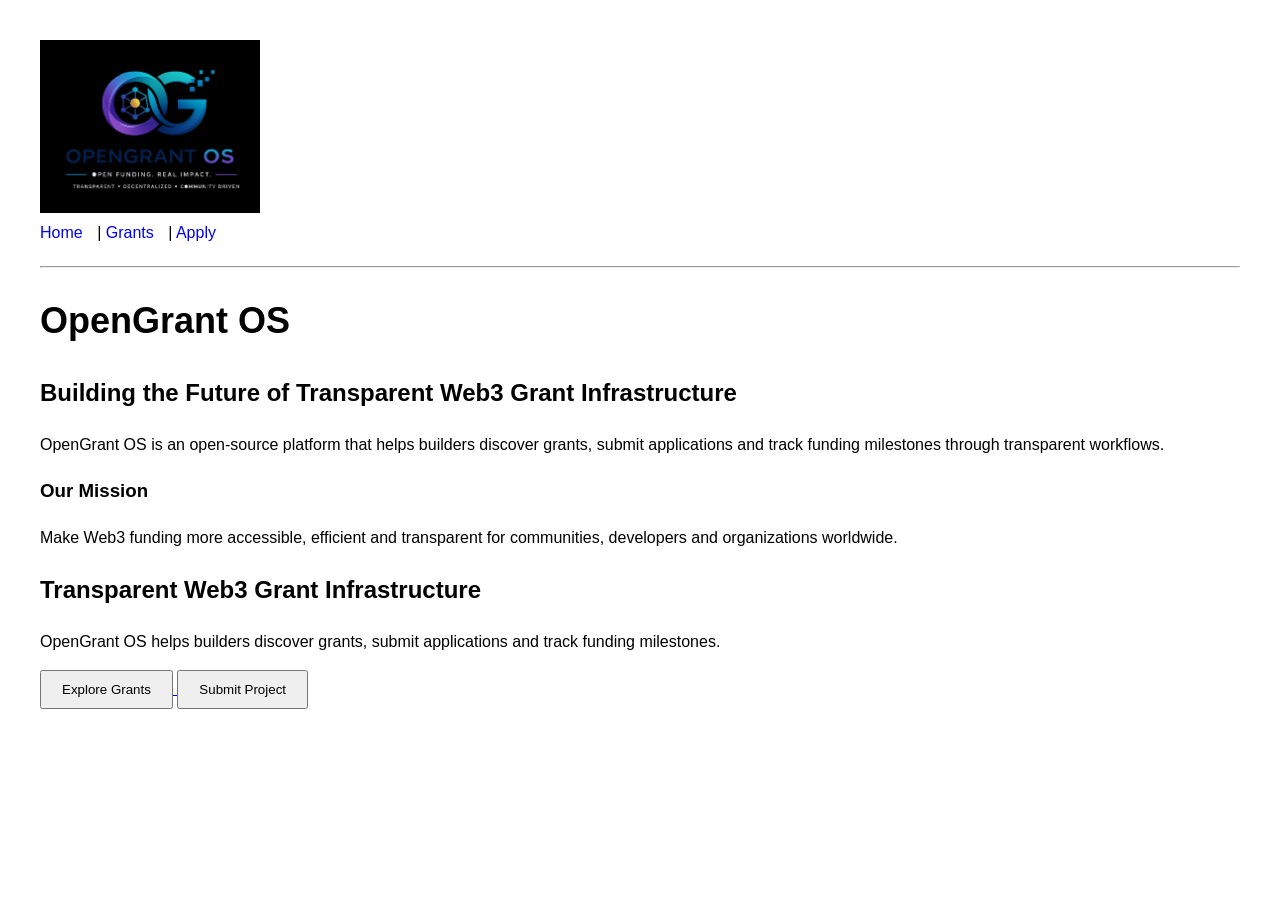
==== frontend/index.html @ fe1d9d66 "Atualizar o index.html" ====
<!DOCTYPE html>
<html>
<head>
<link rel="stylesheet" href="style.css">
    <title>OpenGrant OS</title>
</head>

<body>
<img src="../assets/images/1785512841227.jpg" alt="OpenGrant OS Logo" width="220">

<nav>
<a href="index.html">Home</a> |
<a href="grants.html">Grants</a> |
<a href="apply.html">Apply</a>
</nav>

<hr>
<h1>OpenGrant OS</h1>
<h2>Building the Future of Transparent Web3 Grant Infrastructure</h2>

<p>
OpenGrant OS is an open-source platform that helps builders discover grants,
submit applications and track funding milestones through transparent workflows.
</p>

<h3>Our Mission</h3>

<p>
Make Web3 funding more accessible, efficient and transparent for communities,
developers and organizations worldwide.
</p>

<h2>Transparent Web3 Grant Infrastructure</h2>

<p>
OpenGrant OS helps builders discover grants,
submit applications and track funding milestones.
</p>

<a href="grants.html">
<button>
Explore Grants
</button>
</a>

<a href="apply.html">
<button>
Submit Project
</button>
</a>

</body>
</html>
---- frontend/style.css ----
body {
    font-family: Arial, sans-serif;
    margin: 40px;
    line-height: 1.6;
}

nav {
    margin-bottom: 20px;
}

nav a {
    text-decoration: none;
    margin-right: 10px;
}

h1 {
    font-size: 36px;
}

h2 {
    font-size: 24px;
}

button {
    padding: 10px 20px;
    cursor: pointer;
}

input, textarea, select {
    width: 300px;
    padding: 8px;
    margin-top: 5px;
}
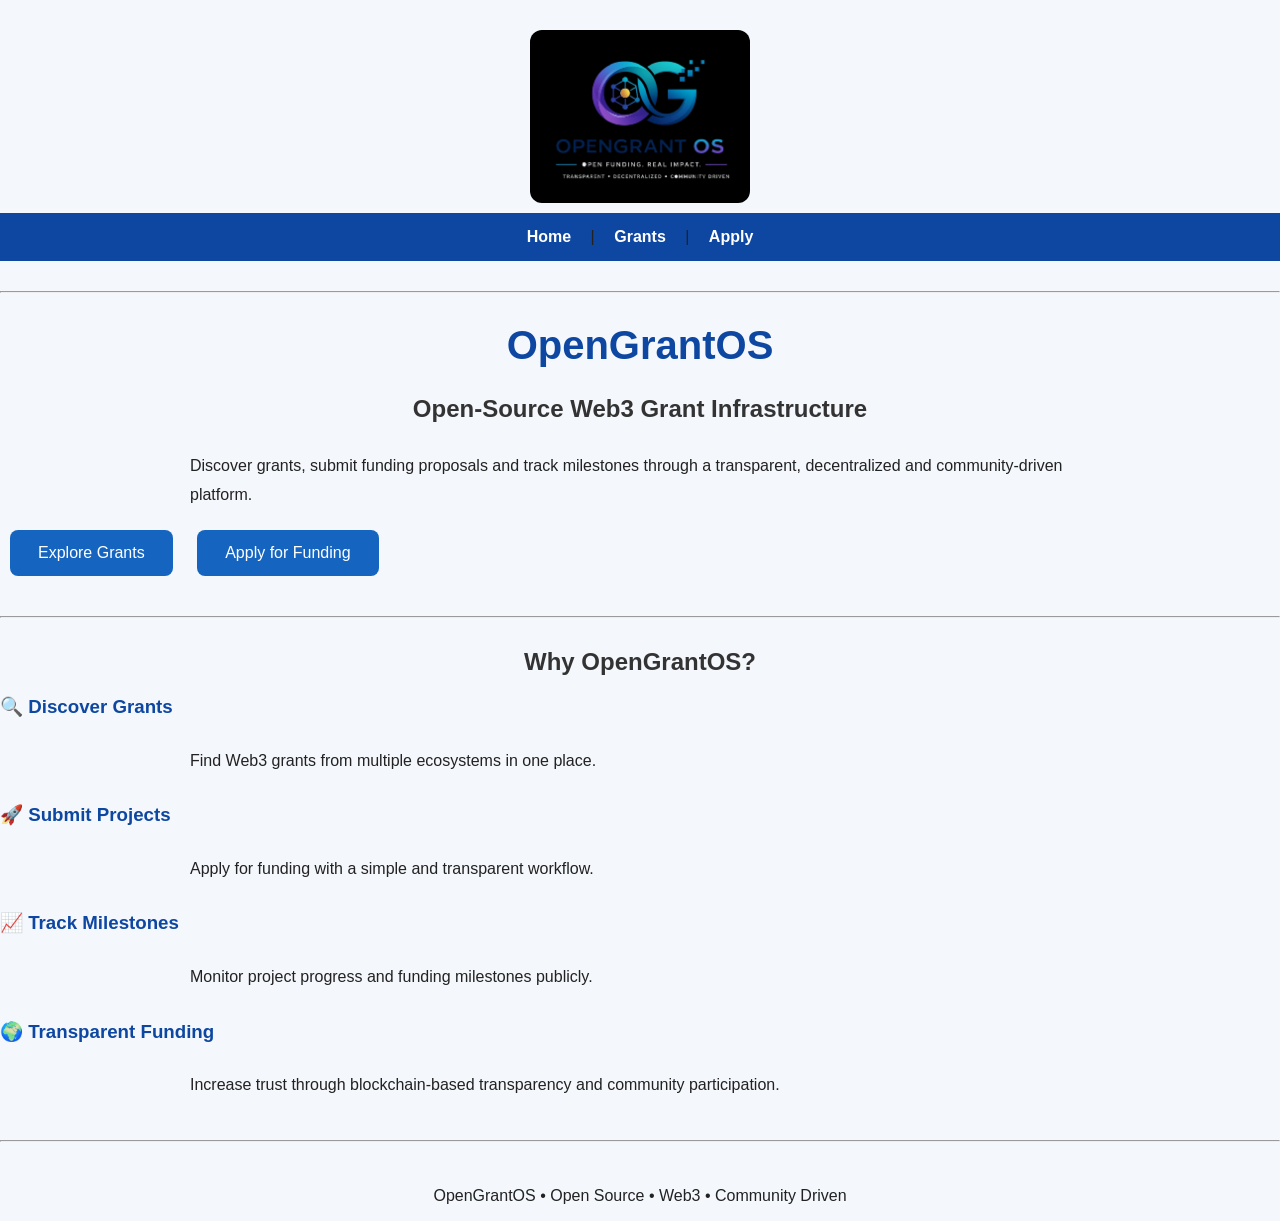
==== commit 2ec2215e: "Atualizar o index.html" ====
--- a/frontend/index.html
+++ b/frontend/index.html
@@ -6,7 +6,7 @@
 </head>
 
 <body>
-<img src="../assets/images/1785512841227.jpg" alt="OpenGrant OS Logo" width="220">
+<img src="images/1785512841227.jpg" alt="OpenGrant OS Logo" width="220">
 
 <nav>
 <a href="index.html">Home</a> |
@@ -15,39 +15,52 @@
 </nav>
 
 <hr>
-<h1>OpenGrant OS</h1>
-<h2>Building the Future of Transparent Web3 Grant Infrastructure</h2>
+
+<h1>OpenGrantOS</h1>
+
+<h2>Open-Source Web3 Grant Infrastructure</h2>
 
 <p>
-OpenGrant OS is an open-source platform that helps builders discover grants,
-submit applications and track funding milestones through transparent workflows.
-</p>
-
-<h3>Our Mission</h3>
-
-<p>
-Make Web3 funding more accessible, efficient and transparent for communities,
-developers and organizations worldwide.
-</p>
-
-<h2>Transparent Web3 Grant Infrastructure</h2>
-
-<p>
-OpenGrant OS helps builders discover grants,
-submit applications and track funding milestones.
+Discover grants, submit funding proposals and track milestones through a transparent, decentralized and community-driven platform.
 </p>
 
 <a href="grants.html">
-<button>
-Explore Grants
-</button>
+<button>Explore Grants</button>
 </a>
 
 <a href="apply.html">
-<button>
-Submit Project
-</button>
+<button>Apply for Funding</button>
 </a>
+
+<hr>
+
+<h2>Why OpenGrantOS?</h2>
+
+<h3>🔍 Discover Grants</h3>
+<p>
+Find Web3 grants from multiple ecosystems in one place.
+</p>
+
+<h3>🚀 Submit Projects</h3>
+<p>
+Apply for funding with a simple and transparent workflow.
+</p>
+
+<h3>📈 Track Milestones</h3>
+<p>
+Monitor project progress and funding milestones publicly.
+</p>
+
+<h3>🌍 Transparent Funding</h3>
+<p>
+Increase trust through blockchain-based transparency and community participation.
+</p>
+
+<hr>
+
+<p style="text-align:center;">
+OpenGrantOS • Open Source • Web3 • Community Driven
+</p>
 
 </body>
 </html>
--- a/frontend/style.css
+++ b/frontend/style.css
@@ -1,33 +1,75 @@
 body {
+    margin: 0;
+    padding: 0;
     font-family: Arial, sans-serif;
-    margin: 40px;
-    line-height: 1.6;
+    background: #f4f7fb;
+    color: #222;
 }
 
 nav {
-    margin-bottom: 20px;
+    background: #0d47a1;
+    padding: 15px;
+    text-align: center;
 }
 
 nav a {
+    color: white;
     text-decoration: none;
-    margin-right: 10px;
+    margin: 0 15px;
+    font-weight: bold;
+}
+
+nav a:hover {
+    color: #4fc3f7;
+}
+
+img {
+    display: block;
+    margin: 30px auto 10px;
+    border-radius: 12px;
 }
 
 h1 {
-    font-size: 36px;
+    text-align: center;
+    color: #0d47a1;
+    font-size: 40px;
 }
 
 h2 {
-    font-size: 24px;
+    text-align: center;
+    color: #333;
+}
+
+h3 {
+    color: #0d47a1;
+}
+
+p {
+    max-width: 900px;
+    margin: auto;
+    line-height: 1.8;
+    padding: 10px 20px;
 }
 
 button {
-    padding: 10px 20px;
+    background: #1565c0;
+    color: white;
+    border: none;
+    padding: 14px 28px;
+    border-radius: 8px;
+    font-size: 16px;
     cursor: pointer;
+    margin: 10px;
 }
 
-input, textarea, select {
-    width: 300px;
-    padding: 8px;
-    margin-top: 5px;
+button:hover {
+    background: #1976d2;
+}
+
+a {
+    text-decoration: none;
+}
+
+hr {
+    margin: 30px 0;
 }
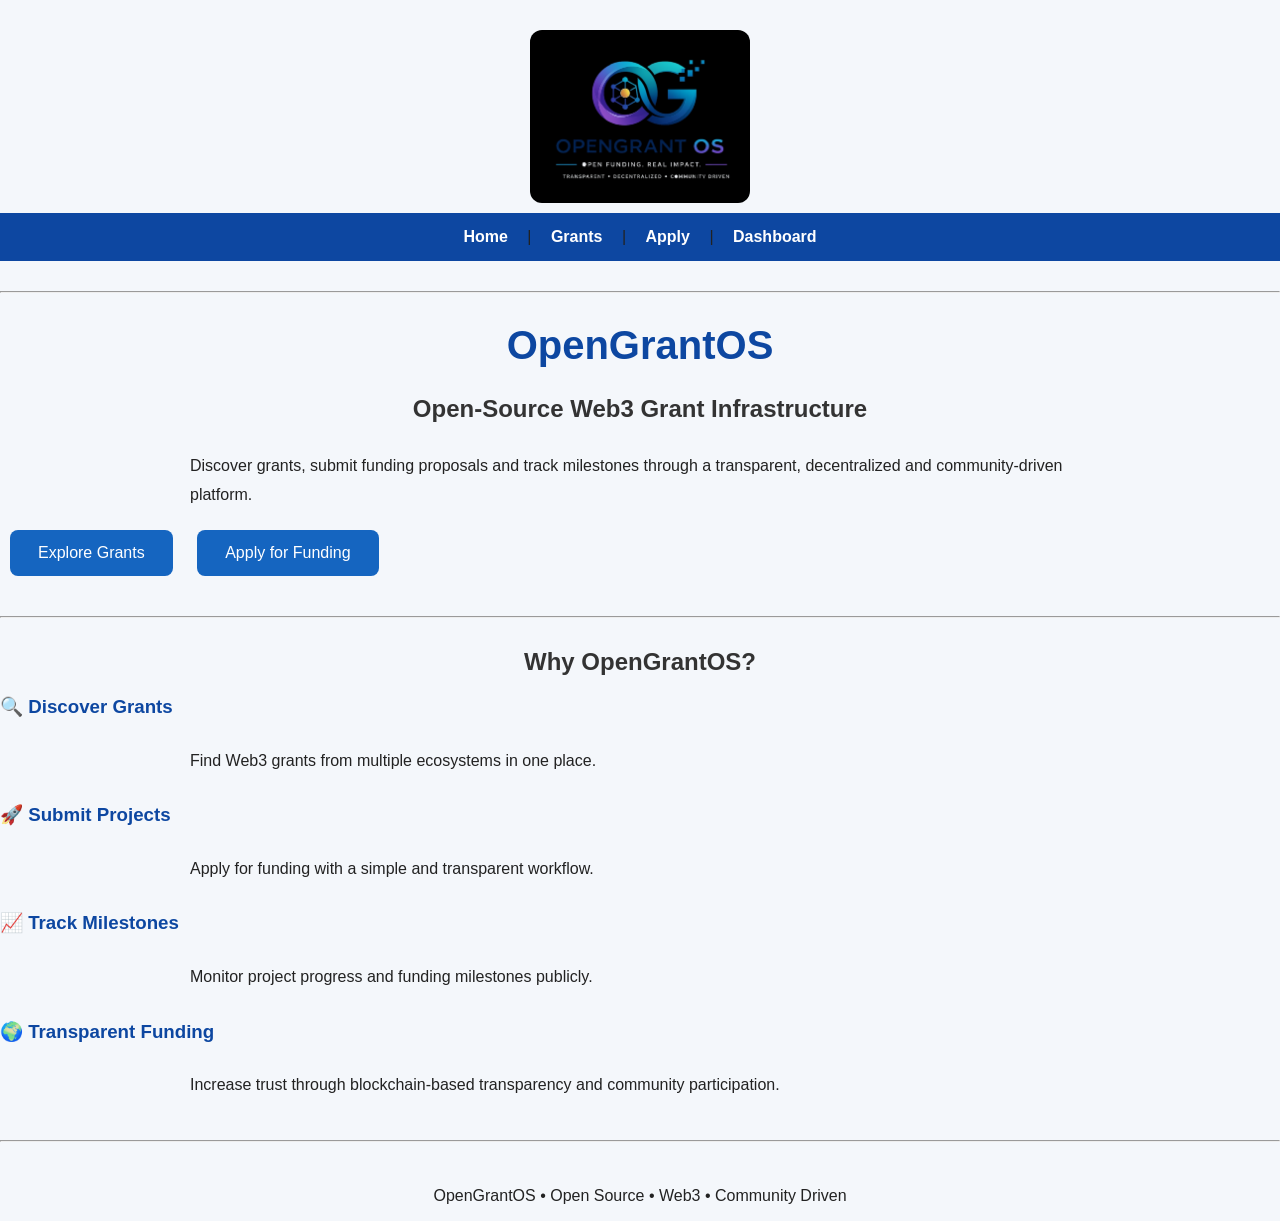
==== commit 609de89d: "Atualizar o index.html" ====
--- a/frontend/index.html
+++ b/frontend/index.html
@@ -11,7 +11,8 @@
 <nav>
 <a href="index.html">Home</a> |
 <a href="grants.html">Grants</a> |
-<a href="apply.html">Apply</a>
+<a href="apply.html">Apply</a> |
+<a href="dashboard.html">Dashboard</a>
 </nav>
 
 <hr>
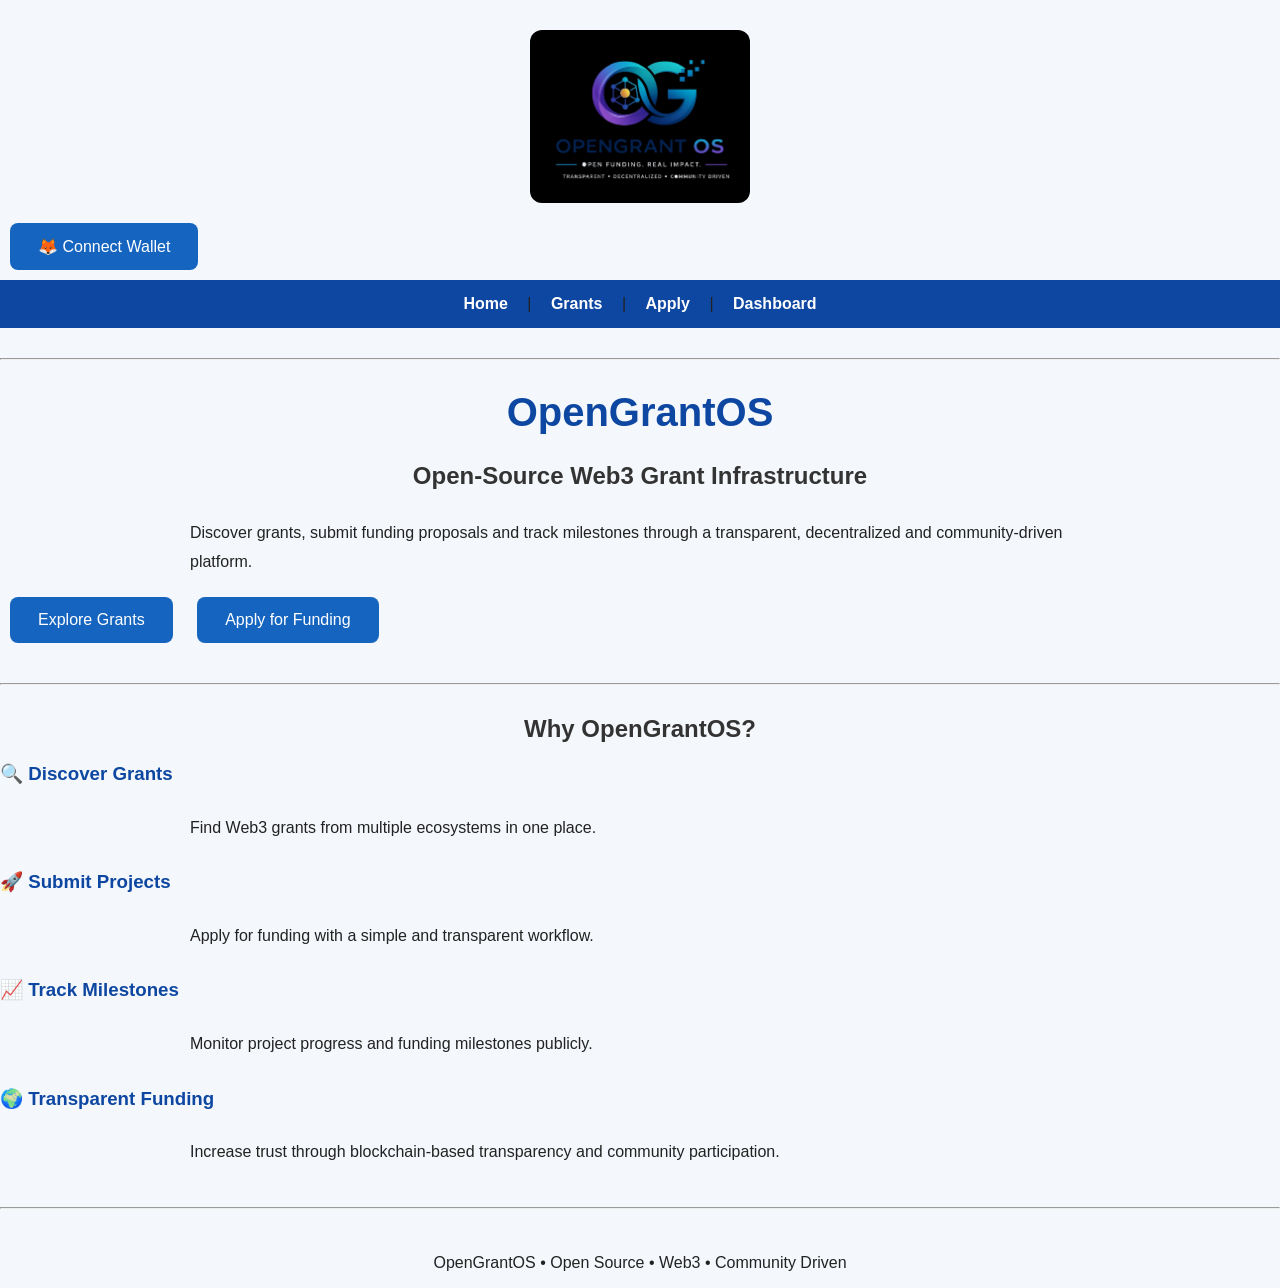
==== commit afc4ea1a: "Atualizar o index.html" ====
--- a/frontend/index.html
+++ b/frontend/index.html
@@ -7,6 +7,11 @@
 
 <body>
 <img src="images/1785512841227.jpg" alt="OpenGrant OS Logo" width="220">
+<div class="wallet">
+    <button class="wallet-btn">
+        🦊 Connect Wallet
+    </button>
+</div>
 
 <nav>
 <a href="index.html">Home</a> |
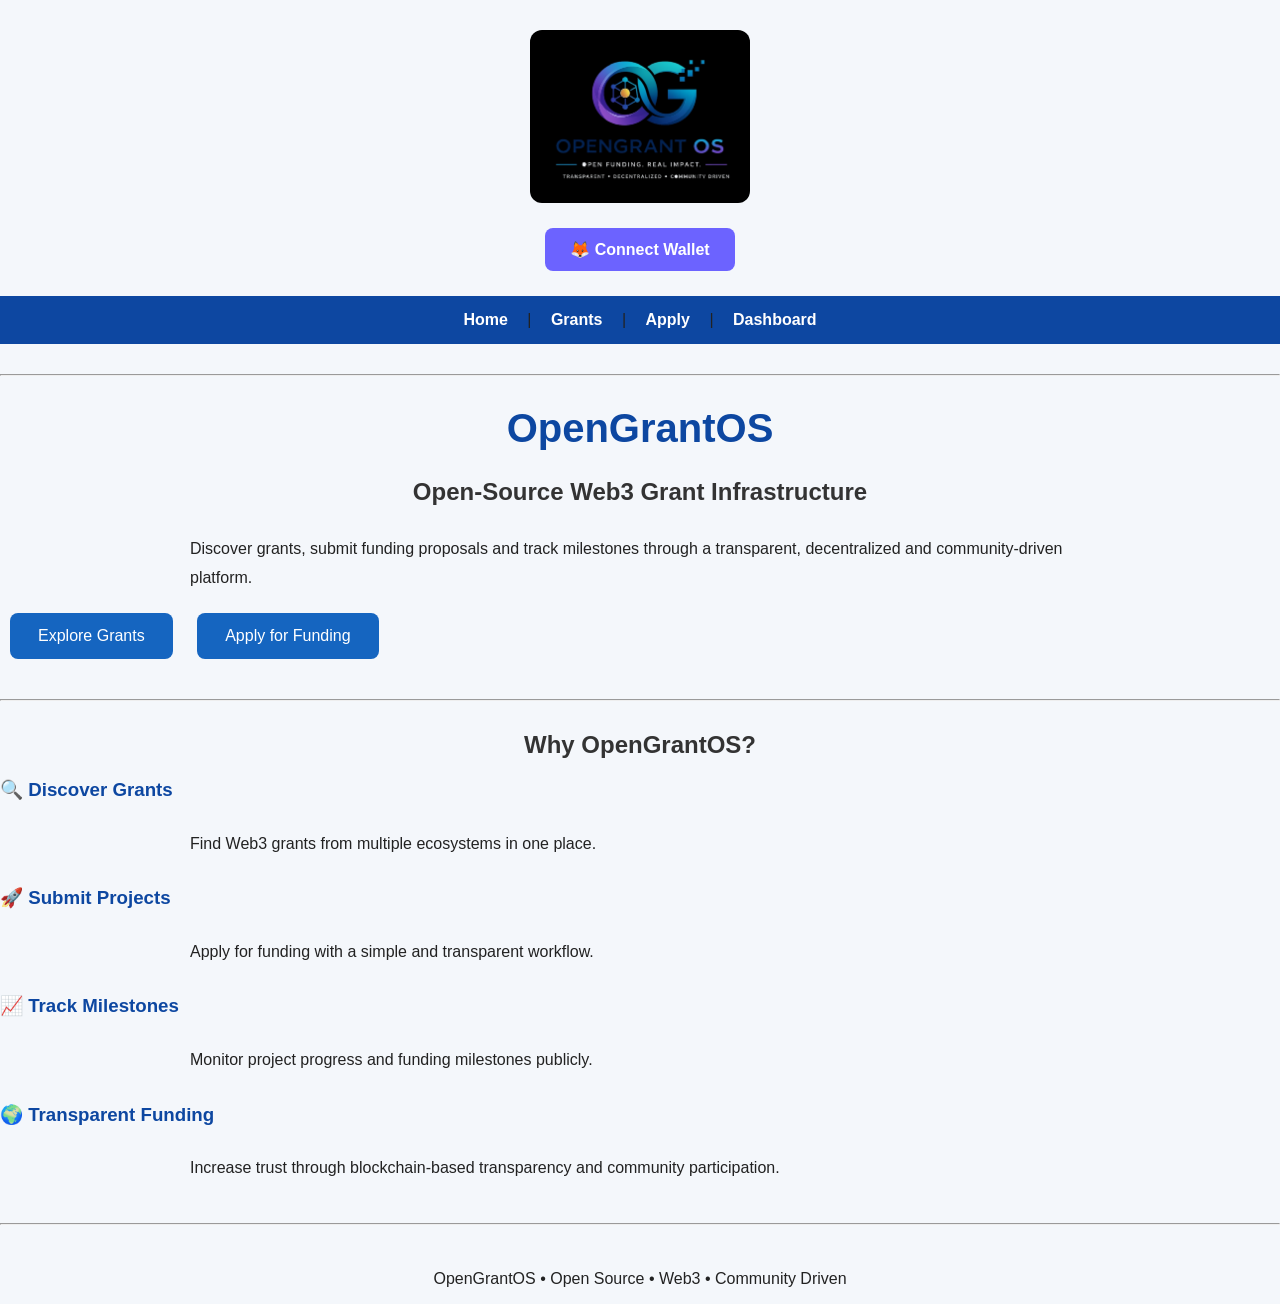
==== commit ae89fb8c: "Atualizar o index.html" ====
--- a/frontend/index.html
+++ b/frontend/index.html
@@ -8,9 +8,9 @@
 <body>
 <img src="images/1785512841227.jpg" alt="OpenGrant OS Logo" width="220">
 <div class="wallet">
-    <button class="wallet-btn">
-        🦊 Connect Wallet
-    </button>
+    <button class="wallet-btn" onclick="connectWallet()">
+    🦊 Connect Wallet
+</button>
 </div>
 
 <nav>
@@ -67,6 +67,11 @@
 <p style="text-align:center;">
 OpenGrantOS • Open Source • Web3 • Community Driven
 </p>
+<script>
+function connectWallet() {
+    alert("Wallet Connection (Demo)");
+}
+</script>
 
 </body>
 </html>
--- a/frontend/style.css
+++ b/frontend/style.css
@@ -72,4 +72,24 @@
 
 hr {
     margin: 30px 0;
+}
+
+.wallet{
+    text-align:center;
+    margin:15px;
+}
+
+.wallet-btn{
+    background:#6c63ff;
+    color:white;
+    border:none;
+    padding:12px 25px;
+    border-radius:8px;
+    font-size:16px;
+    cursor:pointer;
+    font-weight:bold;
+}
+
+.wallet-btn:hover{
+    background:#564fd8;
 }
